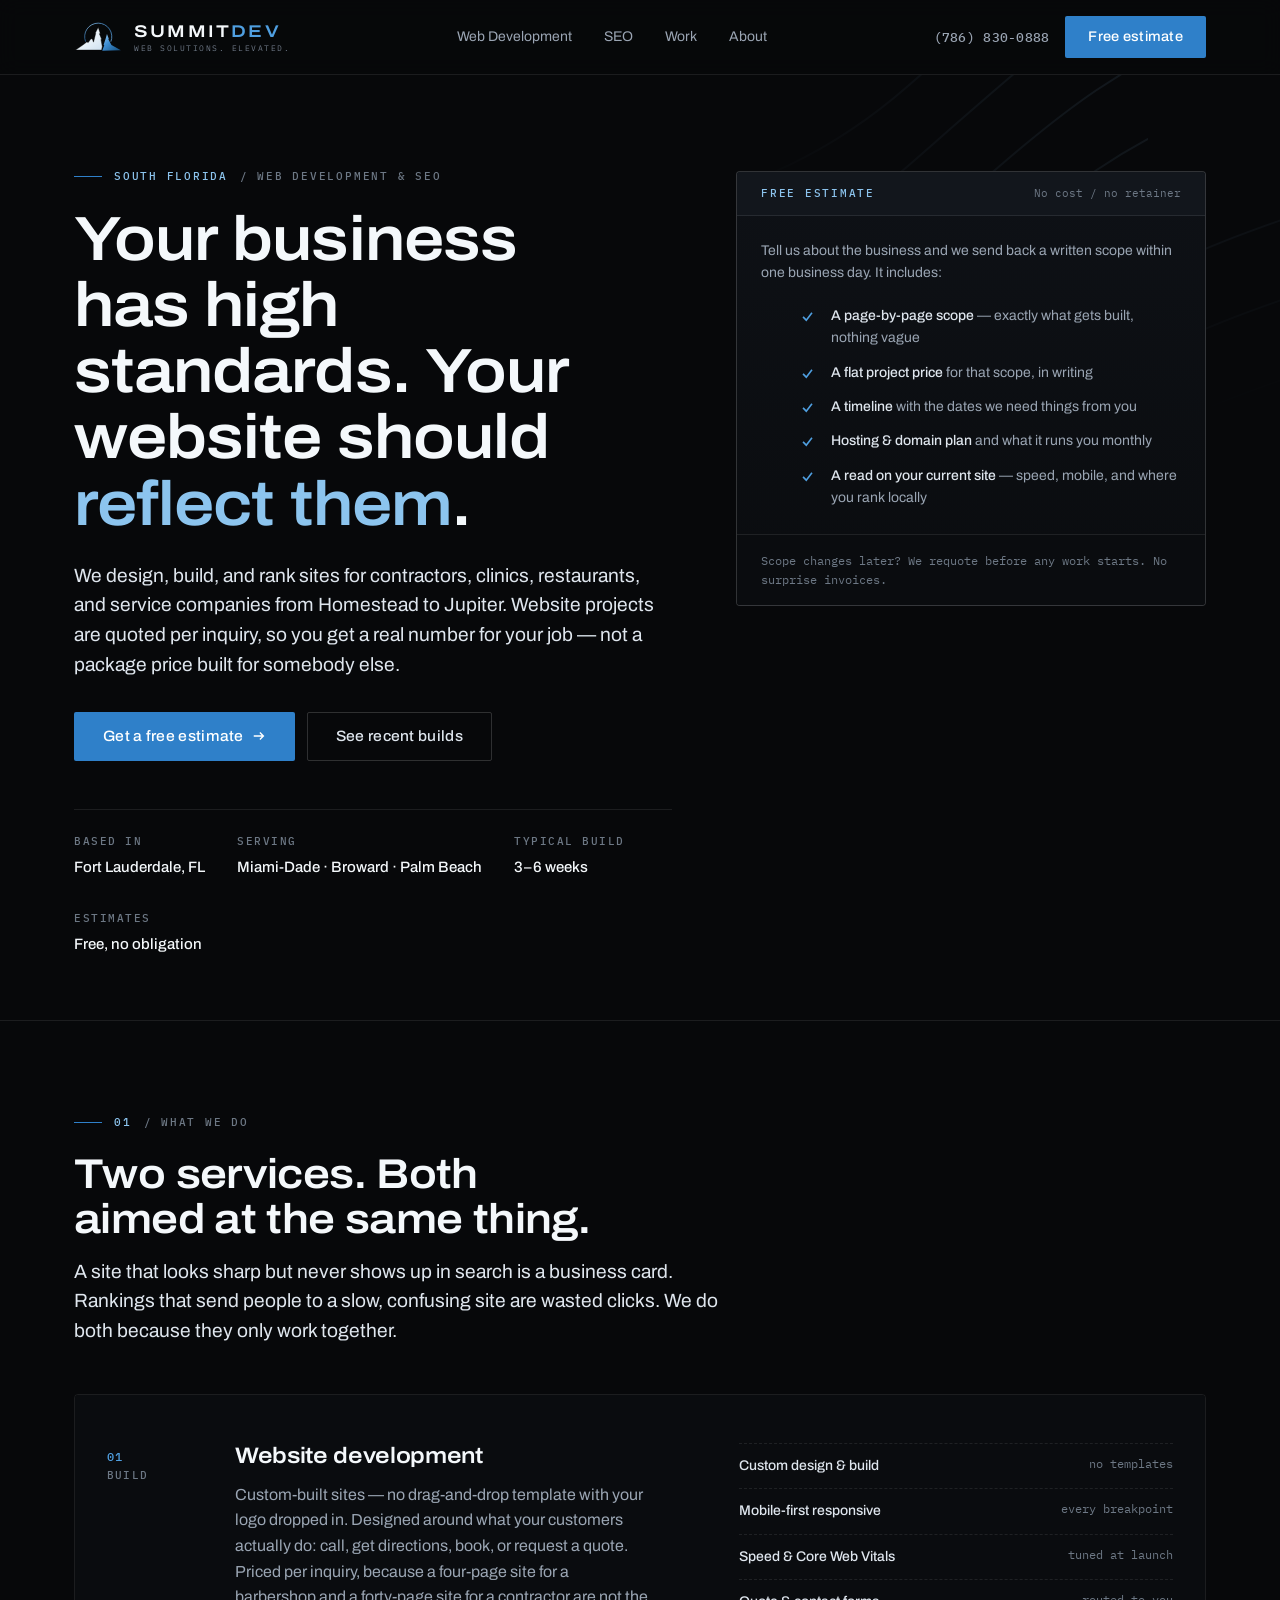
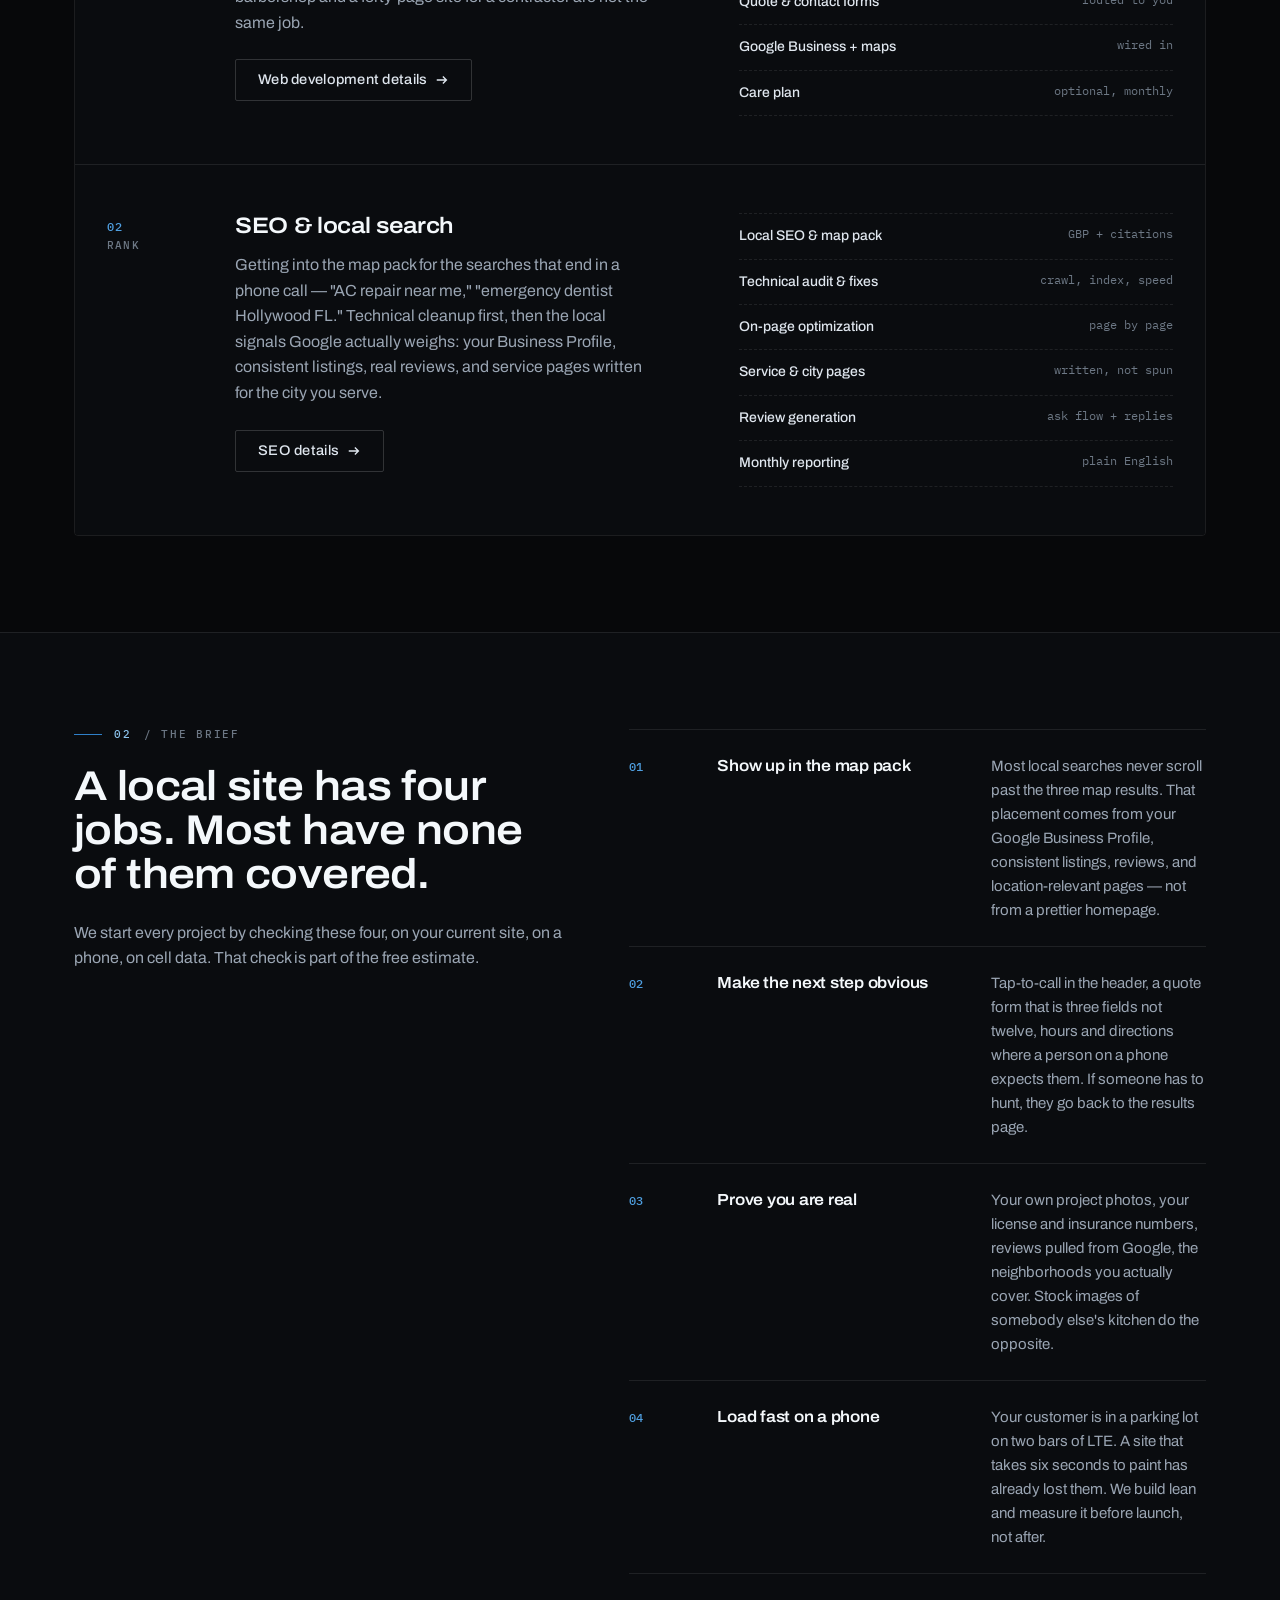
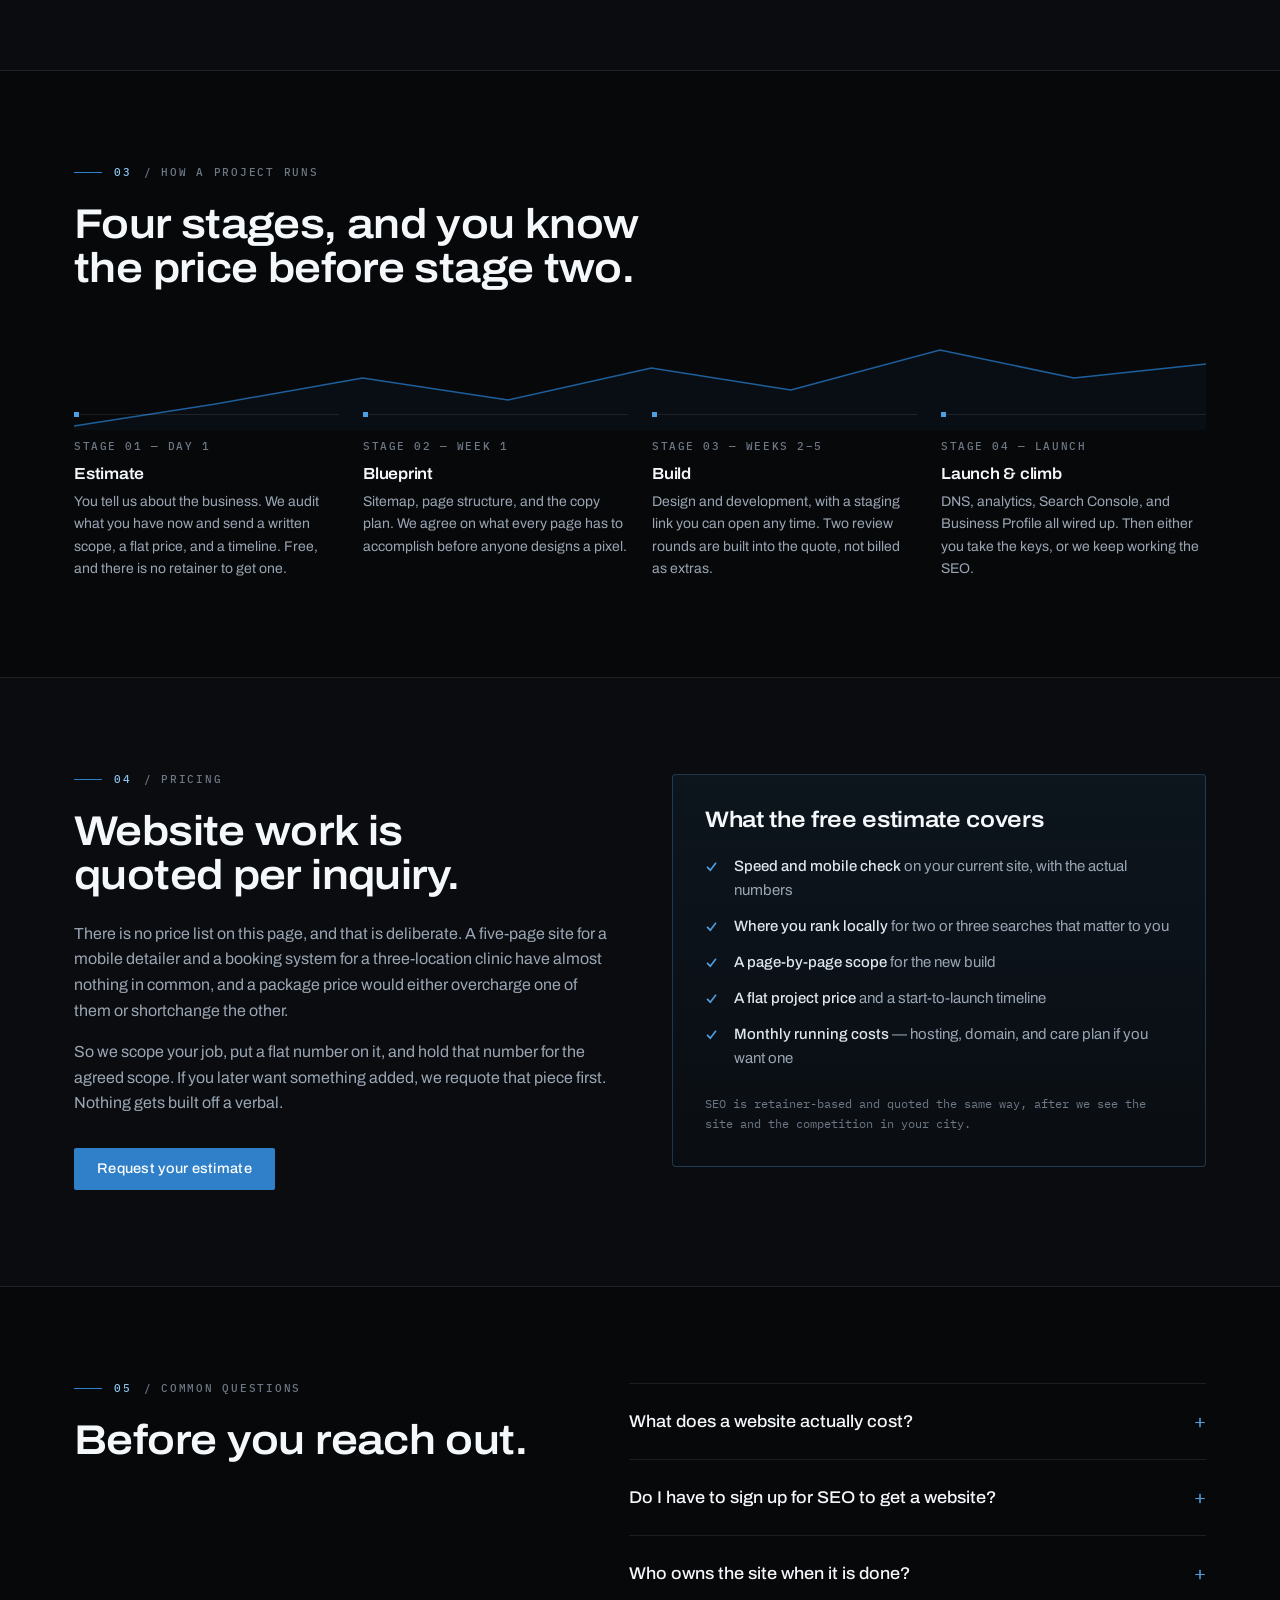
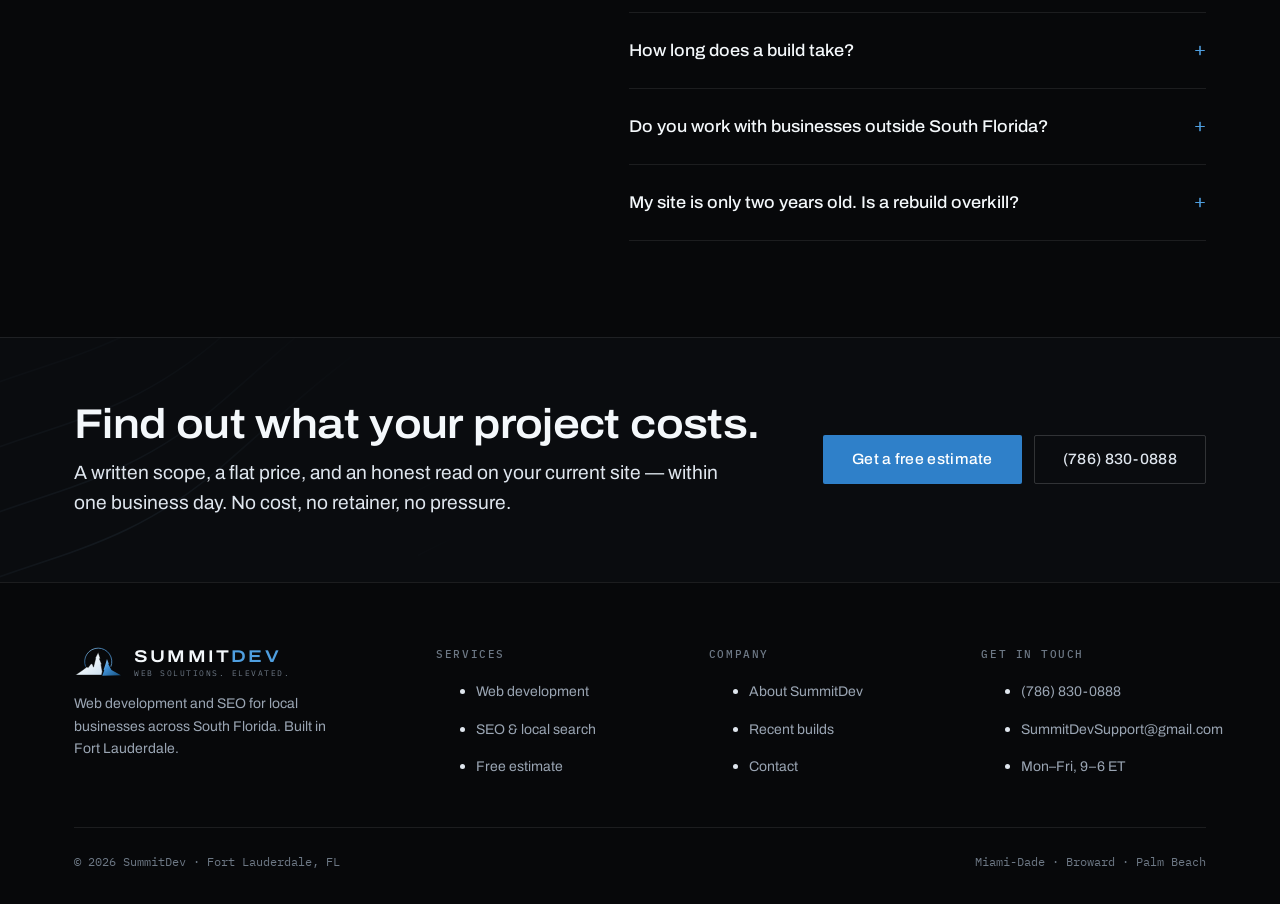
==== index.html @ 306201b2 "Website doc upload" ====
<!doctype html>
<html lang="en">
<head>
<meta charset="utf-8">
<meta name="viewport" content="width=device-width, initial-scale=1">
<title>SummitDev — Web Development &amp; SEO for South Florida Businesses</title>
<meta name="description" content="SummitDev builds fast, search-ready websites for local businesses across Miami-Dade, Broward, and Palm Beach. Website projects are quoted per inquiry and estimates are always free.">
<link rel="canonical" href="https://summitdev.dev/">
<meta property="og:type" content="website">
<meta property="og:title" content="SummitDev — Web Development &amp; SEO for South Florida Businesses">
<meta property="og:description" content="Fast, search-ready websites for South Florida local businesses. Per-inquiry pricing. Free estimates.">
<meta property="og:url" content="https://summitdev.dev/">
<meta property="og:image" content="https://summitdev.dev/assets/og-image.png">
<meta name="twitter:card" content="summary_large_image">
<meta name="theme-color" content="#07080a">
<link rel="icon" href="favicon.svg" type="image/svg+xml">
<link rel="preconnect" href="https://fonts.googleapis.com">
<link rel="preconnect" href="https://fonts.gstatic.com" crossorigin>
<link href="https://fonts.googleapis.com/css2?family=Archivo:wdth,wght@62..125,100..900&family=IBM+Plex+Mono:wght@400;500&display=swap" rel="stylesheet">
<link rel="stylesheet" href="styles.css">
<script type="application/ld+json">
{
  "@context": "https://schema.org",
  "@type": "ProfessionalService",
  "name": "SummitDev",
  "slogan": "Web Solutions. Elevated.",
  "description": "Web development and SEO for local businesses in South Florida.",
  "url": "https://summitdev.dev/",
  "email": "SummitDevSupport@gmail.com",
  "telephone": "+1-786-830-0888",
  "address": { "@type": "PostalAddress", "addressLocality": "Fort Lauderdale", "addressRegion": "FL", "addressCountry": "US" },
  "areaServed": [
    { "@type": "AdministrativeArea", "name": "Miami-Dade County" },
    { "@type": "AdministrativeArea", "name": "Broward County" },
    { "@type": "AdministrativeArea", "name": "Palm Beach County" }
  ],
  "priceRange": "Quoted per project",
  "makesOffer": [
    { "@type": "Offer", "itemOffered": { "@type": "Service", "name": "Website design and development" } },
    { "@type": "Offer", "itemOffered": { "@type": "Service", "name": "Local SEO" } }
  ]
}
</script>
</head>
<body>
<a class="skip-link" href="#main">Skip to content</a>

<header class="masthead">
  <div class="wrap masthead__inner">
    <a class="logo" href="index.html" aria-label="SummitDev home">
      <img src="assets/logo-mark.svg" alt="" width="48" height="31" decoding="async">
      <span class="logo__type">
        <span class="logo__name">Summit<b>Dev</b></span>
        <span class="logo__tag">Web Solutions. Elevated.</span>
      </span>
    </a>

    <nav class="nav" aria-label="Primary">
      <a href="web-development.html">Web Development</a>
      <a href="seo.html">SEO</a>
      <a href="work.html">Work</a>
      <a href="about.html">About</a>
    </nav>

    <div class="masthead__cta">
      <a class="masthead__phone" href="tel:+17868300888">(786) 830-0888</a>
      <a class="btn btn--primary" href="contact.html">Free estimate</a>
      <button class="burger" type="button" aria-expanded="false" aria-controls="drawer" aria-label="Menu"><span></span></button>
    </div>
  </div>

  <div class="drawer" id="drawer">
    <div class="wrap">
      <a href="web-development.html">Web Development</a>
      <a href="seo.html">SEO</a>
      <a href="work.html">Work</a>
      <a href="about.html">About</a>
      <a href="tel:+17868300888">(786) 830-0888</a>
      <a class="btn btn--primary" href="contact.html">Free estimate</a>
    </div>
  </div>
</header>

<main id="main">

  <!-- ================= HERO ================= -->
  <section class="hero">
    <div class="wrap hero__grid">
      <div>
        <p class="rubric">South Florida <span>/ Web development &amp; SEO</span></p>
        <h1>Your business has high standards.&nbsp;Your website should <em>reflect them</em>.</h1>
  
        <p class="lede">We design, build, and rank sites for contractors, clinics, restaurants, and service companies from Homestead to Jupiter. Website projects are quoted per inquiry, so you get a real number for your job — not a package price built for somebody else.</p>

        <div class="btn-row">
          <a class="btn btn--primary btn--lg" href="contact.html">
            Get a free estimate
            <svg viewBox="0 0 16 16" fill="none" stroke="currentColor" stroke-width="1.6" aria-hidden="true"><path d="M2 8h11M9 4l4 4-4 4"/></svg>
          </a>
          <a class="btn btn--ghost btn--lg" href="work.html">See recent builds</a>
        </div>

        <dl class="hero__meta">
          <div><dt>Based in</dt><dd>Fort Lauderdale, FL</dd></div>
          <div><dt>Serving</dt><dd>Miami-Dade · Broward · Palm Beach</dd></div>
          <div><dt>Typical build</dt><dd>3–6 weeks</dd></div>
          <div><dt>Estimates</dt><dd>Free, no obligation</dd></div>
        </dl>
      </div>

      <aside class="est-card" aria-labelledby="est-title">
        <div class="est-card__head">
          <span id="est-title">Free estimate</span>
          <span>No cost / no retainer</span>
        </div>
        <div class="est-card__body">
          <p style="font-size:14px;margin-bottom:20px;">Tell us about the business and we send back a written scope within one business day. It includes:</p>
          <ul>
            <li><svg viewBox="0 0 16 16" fill="none" stroke="currentColor" stroke-width="2" aria-hidden="true"><path d="M2.5 8.5l4 4 7-9"/></svg><span><b>A page-by-page scope</b> — exactly what gets built, nothing vague</span></li>
            <li><svg viewBox="0 0 16 16" fill="none" stroke="currentColor" stroke-width="2" aria-hidden="true"><path d="M2.5 8.5l4 4 7-9"/></svg><span><b>A flat project price</b> for that scope, in writing</span></li>
            <li><svg viewBox="0 0 16 16" fill="none" stroke="currentColor" stroke-width="2" aria-hidden="true"><path d="M2.5 8.5l4 4 7-9"/></svg><span><b>A timeline</b> with the dates we need things from you</span></li>
            <li><svg viewBox="0 0 16 16" fill="none" stroke="currentColor" stroke-width="2" aria-hidden="true"><path d="M2.5 8.5l4 4 7-9"/></svg><span><b>Hosting &amp; domain plan</b> and what it runs you monthly</span></li>
            <li><svg viewBox="0 0 16 16" fill="none" stroke="currentColor" stroke-width="2" aria-hidden="true"><path d="M2.5 8.5l4 4 7-9"/></svg><span><b>A read on your current site</b> — speed, mobile, and where you rank locally</span></li>
          </ul>
        </div>
        <div class="est-card__foot">
          Scope changes later? We requote before any work starts. No surprise invoices.
        </div>
      </aside>
    </div>
  </section>

  <!-- ================= SERVICES ================= -->
  <section class="section">
    <div class="wrap">
      <p class="rubric">01 <span>/ What we do</span></p>
      <h2 style="max-width:20ch;margin-bottom:16px;">Two services. Both aimed at the same thing.</h2>
      <p class="lede" style="margin-bottom:48px;">A site that looks sharp but never shows up in search is a business card. Rankings that send people to a slow, confusing site are wasted clicks. We do both because they only work together.</p>

      <div class="svc">
        <article class="svc__row">
          <p class="svc__num">01 <i>BUILD</i></p>
          <div class="svc__main">
            <h3>Website development</h3>
            <p>Custom-built sites — no drag-and-drop template with your logo dropped in. Designed around what your customers actually do: call, get directions, book, or request a quote. Priced per inquiry, because a four-page site for a barbershop and a forty-page site for a contractor are not the same job.</p>
            <a class="btn btn--ghost" href="web-development.html">Web development details
              <svg viewBox="0 0 16 16" fill="none" stroke="currentColor" stroke-width="1.6" aria-hidden="true"><path d="M2 8h11M9 4l4 4-4 4"/></svg>
            </a>
          </div>
          <ul class="svc__list">
            <li><b>Custom design &amp; build</b><span>no templates</span></li>
            <li><b>Mobile-first responsive</b><span>every breakpoint</span></li>
            <li><b>Speed &amp; Core Web Vitals</b><span>tuned at launch</span></li>
            <li><b>Quote &amp; contact forms</b><span>routed to you</span></li>
            <li><b>Google Business + maps</b><span>wired in</span></li>
            <li><b>Care plan</b><span>optional, monthly</span></li>
          </ul>
        </article>

        <article class="svc__row">
          <p class="svc__num">02 <i>RANK</i></p>
          <div class="svc__main">
            <h3>SEO &amp; local search</h3>
            <p>Getting into the map pack for the searches that end in a phone call — "AC repair near me," "emergency dentist Hollywood FL." Technical cleanup first, then the local signals Google actually weighs: your Business Profile, consistent listings, real reviews, and service pages written for the city you serve.</p>
            <a class="btn btn--ghost" href="seo.html">SEO details
              <svg viewBox="0 0 16 16" fill="none" stroke="currentColor" stroke-width="1.6" aria-hidden="true"><path d="M2 8h11M9 4l4 4-4 4"/></svg>
            </a>
          </div>
          <ul class="svc__list">
            <li><b>Local SEO &amp; map pack</b><span>GBP + citations</span></li>
            <li><b>Technical audit &amp; fixes</b><span>crawl, index, speed</span></li>
            <li><b>On-page optimization</b><span>page by page</span></li>
            <li><b>Service &amp; city pages</b><span>written, not spun</span></li>
            <li><b>Review generation</b><span>ask flow + replies</span></li>
            <li><b>Monthly reporting</b><span>plain English</span></li>
          </ul>
        </article>
      </div>
    </div>
  </section>

  <!-- ================= WHY LOCAL IS DIFFERENT ================= -->
  <section class="section section--panel">
    <div class="wrap split">
      <div>
        <p class="rubric">02 <span>/ The brief</span></p>
        <h2>A local site has four jobs. Most have none of them covered.</h2>
        <p style="margin-top:24px;">We start every project by checking these four, on your current site, on a phone, on cell data. That check is part of the free estimate.</p>
      </div>

      <div class="rows">
        <div class="rows__item">
          <span class="rows__num">01</span>
          <h4>Show up in the map pack</h4>
          <p>Most local searches never scroll past the three map results. That placement comes from your Google Business Profile, consistent listings, reviews, and location-relevant pages — not from a prettier homepage.</p>
        </div>
        <div class="rows__item">
          <span class="rows__num">02</span>
          <h4>Make the next step obvious</h4>
          <p>Tap-to-call in the header, a quote form that is three fields not twelve, hours and directions where a person on a phone expects them. If someone has to hunt, they go back to the results page.</p>
        </div>
        <div class="rows__item">
          <span class="rows__num">03</span>
          <h4>Prove you are real</h4>
          <p>Your own project photos, your license and insurance numbers, reviews pulled from Google, the neighborhoods you actually cover. Stock images of somebody else's kitchen do the opposite.</p>
        </div>
        <div class="rows__item">
          <span class="rows__num">04</span>
          <h4>Load fast on a phone</h4>
          <p>Your customer is in a parking lot on two bars of LTE. A site that takes six seconds to paint has already lost them. We build lean and measure it before launch, not after.</p>
        </div>
      </div>
    </div>
  </section>

  <!-- ================= PROCESS ================= -->
  <section class="section">
    <div class="wrap">
      <p class="rubric">03 <span>/ How a project runs</span></p>
      <h2 style="max-width:22ch;">Four stages, and you know the price before stage two.</h2>

      <div class="ridge">
        <svg class="ridge__line" viewBox="0 0 1200 92" preserveAspectRatio="none" aria-hidden="true">
          <path d="M0 88 L150 66 L306 40 L460 62 L612 30 L760 52 L918 12 L1060 40 L1200 26" fill="none" stroke="currentColor" stroke-width="1.5" vector-effect="non-scaling-stroke"/>
          <path d="M0 88 L150 66 L306 40 L460 62 L612 30 L760 52 L918 12 L1060 40 L1200 26 L1200 92 L0 92 Z" fill="currentColor" opacity=".07"/>
        </svg>

        <div class="ridge__steps">
          <div class="ridge__step">
            <span class="mono-label">Stage 01 — Day 1</span>
            <h4>Estimate</h4>
            <p>You tell us about the business. We audit what you have now and send a written scope, a flat price, and a timeline. Free, and there is no retainer to get one.</p>
          </div>
          <div class="ridge__step">
            <span class="mono-label">Stage 02 — Week 1</span>
            <h4>Blueprint</h4>
            <p>Sitemap, page structure, and the copy plan. We agree on what every page has to accomplish before anyone designs a pixel.</p>
          </div>
          <div class="ridge__step">
            <span class="mono-label">Stage 03 — Weeks 2–5</span>
            <h4>Build</h4>
            <p>Design and development, with a staging link you can open any time. Two review rounds are built into the quote, not billed as extras.</p>
          </div>
          <div class="ridge__step">
            <span class="mono-label">Stage 04 — Launch</span>
            <h4>Launch &amp; climb</h4>
            <p>DNS, analytics, Search Console, and Business Profile all wired up. Then either you take the keys, or we keep working the SEO.</p>
          </div>
        </div>
      </div>
    </div>
  </section>

  <!-- ================= PRICING ================= -->
  <section class="section section--panel">
    <div class="wrap split split--even">
      <div>
        <p class="rubric">04 <span>/ Pricing</span></p>
        <h2>Website work is quoted per inquiry.</h2>
        <p style="margin-top:24px;">There is no price list on this page, and that is deliberate. A five-page site for a mobile detailer and a booking system for a three-location clinic have almost nothing in common, and a package price would either overcharge one of them or shortchange the other.</p>
        <p>So we scope your job, put a flat number on it, and hold that number for the agreed scope. If you later want something added, we requote that piece first. Nothing gets built off a verbal.</p>
        <div class="btn-row" style="margin-top:32px;">
          <a class="btn btn--primary" href="contact.html">Request your estimate</a>
        </div>
      </div>

      <div class="panel panel--blue">
        <h3>What the free estimate covers</h3>
        <ul class="checks" style="margin-top:20px;">
          <li><svg viewBox="0 0 16 16" fill="none" stroke="currentColor" stroke-width="2" aria-hidden="true"><path d="M2.5 8.5l4 4 7-9"/></svg><span><b>Speed and mobile check</b> on your current site, with the actual numbers</span></li>
          <li><svg viewBox="0 0 16 16" fill="none" stroke="currentColor" stroke-width="2" aria-hidden="true"><path d="M2.5 8.5l4 4 7-9"/></svg><span><b>Where you rank locally</b> for two or three searches that matter to you</span></li>
          <li><svg viewBox="0 0 16 16" fill="none" stroke="currentColor" stroke-width="2" aria-hidden="true"><path d="M2.5 8.5l4 4 7-9"/></svg><span><b>A page-by-page scope</b> for the new build</span></li>
          <li><svg viewBox="0 0 16 16" fill="none" stroke="currentColor" stroke-width="2" aria-hidden="true"><path d="M2.5 8.5l4 4 7-9"/></svg><span><b>A flat project price</b> and a start-to-launch timeline</span></li>
          <li><svg viewBox="0 0 16 16" fill="none" stroke="currentColor" stroke-width="2" aria-hidden="true"><path d="M2.5 8.5l4 4 7-9"/></svg><span><b>Monthly running costs</b> — hosting, domain, and care plan if you want one</span></li>
        </ul>
        <p class="form__note" style="margin-top:24px;">SEO is retainer-based and quoted the same way, after we see the site and the competition in your city.</p>
      </div>
    </div>
  </section>

  <!-- ================= FAQ ================= -->
  <section class="section">
    <div class="wrap split split--sticky">
      <div>
        <p class="rubric">05 <span>/ Common questions</span></p>
        <h2>Before you reach out.</h2>
      </div>

      <div class="faq">
        <details>
          <summary>What does a website actually cost?</summary>
          <div><p>It depends on page count, whether you need booking or e-commerce, and how much of the copy and photography you already have. That is why the estimate is free — you get a real number for your job instead of a range that means nothing. Most local service-business sites land in a predictable band, and we will tell you where yours sits on the first call.</p></div>
        </details>
        <details>
          <summary>Do I have to sign up for SEO to get a website?</summary>
          <div><p>No. Plenty of clients take the site, take the keys, and run it themselves. The build is complete on its own — Search Console, analytics, and Business Profile are set up either way. SEO is a separate engagement you can start whenever it makes sense.</p></div>
        </details>
        <details>
          <summary>Who owns the site when it is done?</summary>
          <div><p>You do. The domain stays in your name, the code and content are yours, and you get the logins. We do not hold a site hostage to a monthly fee.</p></div>
        </details>
        <details>
          <summary>How long does a build take?</summary>
          <div><p>Typically three to six weeks from the signed scope. The variable is almost always content — photos, service descriptions, and staff bios. Projects where we handle the copy move faster than ones waiting on a busy owner to send text.</p></div>
        </details>
        <details>
          <summary>Do you work with businesses outside South Florida?</summary>
          <div><p>Our focus is Miami-Dade, Broward, and Palm Beach, because local SEO rewards knowing the market. We take work outside the tri-county area case by case — ask.</p></div>
        </details>
        <details>
          <summary>My site is only two years old. Is a rebuild overkill?</summary>
          <div><p>Sometimes, yes. If the bones are good, we will tell you that and quote the fixes instead — speed, mobile layout, forms, and search. We would rather do the smaller job well than sell you a rebuild you did not need.</p></div>
        </details>
      </div>
    </div>
  </section>

  <!-- ================= CTA ================= -->
  <section class="cta">
    <div class="wrap cta__inner">
      <div>
        <h2>Find out what your project costs.</h2>
        <p class="lede">A written scope, a flat price, and an honest read on your current site — within one business day. No cost, no retainer, no pressure.</p>
      </div>
      <div class="btn-row">
        <a class="btn btn--primary btn--lg" href="contact.html">Get a free estimate</a>
        <a class="btn btn--ghost btn--lg" href="tel:+17868300888">(786) 830-0888</a>
      </div>
    </div>
  </section>

</main>

<footer class="footer">
  <div class="wrap">
    <div class="footer__top">
      <div class="footer__col footer__brand">
        <a class="logo" href="index.html" aria-label="SummitDev home">
          <img src="assets/logo-mark.svg" alt="" width="48" height="31" decoding="async">
          <span class="logo__type">
            <span class="logo__name">Summit<b>Dev</b></span>
            <span class="logo__tag">Web Solutions. Elevated.</span>
          </span>
        </a>
        <p>Web development and SEO for local businesses across South Florida. Built in Fort Lauderdale.</p>
      </div>

      <div class="footer__col">
        <h4>Services</h4>
        <ul>
          <li><a href="web-development.html">Web development</a></li>
          <li><a href="seo.html">SEO &amp; local search</a></li>
          <li><a href="contact.html">Free estimate</a></li>
        </ul>
      </div>

      <div class="footer__col">
        <h4>Company</h4>
        <ul>
          <li><a href="about.html">About SummitDev</a></li>
          <li><a href="work.html">Recent builds</a></li>
          <li><a href="contact.html">Contact</a></li>
        </ul>
      </div>

      <div class="footer__col">
        <h4>Get in touch</h4>
        <ul>
          <li><a href="tel:+17868300888">(786) 830-0888</a></li>
          <li><a href="mailto:SummitDevSupport@gmail.com">SummitDevSupport@gmail.com</a></li>
          <li><a href="contact.html">Mon–Fri, 9–6 ET</a></li>
        </ul>
      </div>
    </div>

    <div class="footer__bottom">
      <span>&copy; <span data-year>2026</span> SummitDev · Fort Lauderdale, FL</span>
      <span>Miami-Dade · Broward · Palm Beach</span>
    </div>
  </div>
</footer>

<script src="main.js" defer></script>
</body>
</html>
---- styles.css ----
/* ===========================================================================
   SummitDev — Web Solutions. Elevated.
   Design direction: topographic / field-survey. Dark ground taken from the
   logo, brand blue as the only accent, contour lines and mono survey labels.
   Radius stays small on purpose. No glow, no gradient type.
   =========================================================================== */

/* --- 1. Reset ------------------------------------------------------------ */
*, *::before, *::after { box-sizing: border-box; }
html { -webkit-text-size-adjust: 100%; scroll-behavior: smooth; }
body, h1, h2, h3, h4, p, figure, blockquote, dl, dd, ul, ol { margin: 0; }
ul[class], ol[class] { list-style: none; padding: 0; }
img, svg, video { max-width: 100%; display: block; }
input, button, textarea, select { font: inherit; color: inherit; }
button { background: none; border: 0; cursor: pointer; }
a { color: inherit; }

/* --- 2. Tokens ----------------------------------------------------------- */
:root {
  /* Ground — sampled from the logo backdrop */
  --ink-900: #07080a;
  --ink-850: #0a0c0f;
  --ink-800: #0e1116;
  --ink-750: #12161c;

  /* Brand blue — sampled from the logo mark */
  --blue-600: #1e5f9c;
  --blue-500: #2f80c9;
  --blue-400: #4f9fe0;
  --blue-300: #8cc4ee;
  --blue-ghost: rgba(79, 159, 224, 0.10);

  --snow: #f4f8fb;
  --fg: #dfe6ee;
  --fg-muted: #9aa5b3;
  --fg-dim: #6d7885;

  --line: rgba(255, 255, 255, 0.085);
  --line-2: rgba(255, 255, 255, 0.16);
  --line-blue: rgba(79, 159, 224, 0.28);

  /* Radius scale — small, and used sparingly */
  --r-1: 2px;
  --r-2: 4px;

  /* Spacing scale — every gap on the page comes from this list */
  --s-1: 4px;   --s-2: 8px;   --s-3: 12px;  --s-4: 16px;
  --s-5: 24px;  --s-6: 32px;  --s-7: 48px;  --s-8: 64px;
  --s-9: 96px;

  --wrap: 1180px;
  --gutter: 24px;

  --sans: 'Archivo', 'Helvetica Neue', Arial, sans-serif;
  --mono: 'IBM Plex Mono', ui-monospace, 'SFMono-Regular', Menlo, monospace;

  /* Contour motif — thin survey arcs, very low alpha */
  --contour: url("data:image/svg+xml;utf8,<svg xmlns='http://www.w3.org/2000/svg' width='320' height='320' viewBox='0 0 320 320'><g fill='none' stroke='rgba(140,196,238,0.17)' stroke-width='1'><path d='M-40 300 C 60 230 120 250 200 180 S 300 90 380 60'/><path d='M-40 340 C 60 270 120 290 200 220 S 300 130 380 100'/><path d='M-40 260 C 60 190 120 210 200 140 S 300 50 380 20'/><path d='M-40 220 C 60 150 120 170 200 100 S 300 10 380 -20'/></g></svg>");
}

/* --- 3. Base ------------------------------------------------------------- */
body {
  background: var(--ink-900);
  color: var(--fg);
  font-family: var(--sans);
  font-size: 16px;
  line-height: 1.6;
  font-variation-settings: 'wdth' 100;
  -webkit-font-smoothing: antialiased;
  overflow-x: hidden;
}

::selection { background: var(--blue-500); color: #fff; }

:focus-visible { outline: 2px solid var(--blue-400); outline-offset: 3px; }

.skip-link {
  position: absolute; left: -9999px; top: 0; z-index: 100;
  background: var(--blue-500); color: #fff;
  padding: var(--s-3) var(--s-4); font: 500 13px/1 var(--mono);
}
.skip-link:focus { left: 0; }

/* --- 4. Type ------------------------------------------------------------- */
h1, h2, h3, h4 {
  font-family: var(--sans);
  font-weight: 600;
  line-height: 1.06;
  letter-spacing: -0.015em;
  color: var(--snow);
  font-variation-settings: 'wdth' 112;
  text-wrap: balance;
}
h1 { font-size: clamp(2.3rem, 5.2vw, 3.9rem); }
h2 { font-size: clamp(1.8rem, 3.4vw, 2.6rem); }
h3 { font-size: clamp(1.15rem, 1.8vw, 1.4rem); line-height: 1.2; }
h4 { font-size: 1rem; font-variation-settings: 'wdth' 108; }

p { color: var(--fg-muted); }
p + p { margin-top: var(--s-4); }
.lede { font-size: clamp(1.04rem, 1.5vw, 1.2rem); color: var(--fg); line-height: 1.55; max-width: 60ch; }
.measure { max-width: 64ch; }

a.inline {
  color: var(--blue-300);
  text-decoration: none;
  border-bottom: 1px solid var(--line-blue);
  padding-bottom: 1px;
}
a.inline:hover { border-bottom-color: var(--blue-300); }

strong { color: var(--snow); font-weight: 600; }

/* Survey label — the mono eyebrow that numbers every section */
.rubric {
  display: flex; align-items: center; gap: var(--s-3);
  font: 500 11px/1 var(--mono);
  letter-spacing: 0.16em;
  text-transform: uppercase;
  color: var(--blue-300);
  margin-bottom: var(--s-5);
}
.rubric::before {
  content: ''; width: 28px; height: 1px;
  background: var(--blue-500); flex: none;
}
.rubric span { color: var(--fg-dim); }

.mono-label {
  font: 500 11px/1.4 var(--mono);
  letter-spacing: 0.14em;
  text-transform: uppercase;
  color: var(--fg-dim);
}

/* --- 5. Layout ----------------------------------------------------------- */
.wrap {
  width: 100%;
  max-width: var(--wrap);
  margin-inline: auto;
  padding-inline: var(--gutter);
}
.section { padding-block: var(--s-9); position: relative; }
.section--tight { padding-block: var(--s-8); }
.section--edge { border-top: 1px solid var(--line); }
.section--panel { background: var(--ink-850); border-block: 1px solid var(--line); }

.stack > * + * { margin-top: var(--s-4); }
.stack-lg > * + * { margin-top: var(--s-6); }

/* --- 6. Header ----------------------------------------------------------- */
.masthead {
  position: sticky; top: 0; z-index: 50;
  background: rgba(7, 8, 10, 0.88);
  backdrop-filter: blur(10px);
  border-bottom: 1px solid var(--line);
}
.masthead__inner {
  display: flex; align-items: center; justify-content: space-between;
  gap: var(--s-5);
  height: 74px;
}

/* Logo lockup — the summit mark (assets/logo-mark.svg) + wordmark in the page
   font. Swap the mark for a different file by editing assets/logo-mark.svg, or
   by pointing the <img src> in each page header/footer somewhere else. */
.logo { display: flex; align-items: center; gap: var(--s-3); text-decoration: none; flex: none; }
.logo img { width: 48px; height: auto; flex: none; }
.logo__type { display: flex; flex-direction: column; gap: 4px; line-height: 1; }
.logo__name {
  font-size: 17px; font-weight: 600;
  font-variation-settings: 'wdth' 118;
  letter-spacing: 0.13em;
  color: var(--snow);
  text-transform: uppercase;
}
.logo__name b { color: var(--blue-400); font-weight: 600; }
.logo__tag {
  font: 400 8px/1 var(--mono);
  letter-spacing: 0.19em;
  color: var(--fg-dim);
  text-transform: uppercase;
}

.nav { display: flex; align-items: center; gap: var(--s-6); }
.nav a {
  text-decoration: none; font-size: 14px; color: var(--fg-muted);
  padding-block: var(--s-2); position: relative;
}
.nav a:hover { color: var(--snow); }
.nav a[aria-current='page'] { color: var(--snow); }
.nav a[aria-current='page']::after {
  content: ''; position: absolute; left: 0; right: 0; bottom: -2px;
  height: 1px; background: var(--blue-500);
}

.masthead__cta { display: flex; align-items: center; gap: var(--s-4); }
.masthead__phone {
  font: 500 13px/1 var(--mono); color: var(--fg-muted);
  text-decoration: none; letter-spacing: 0.02em;
}
.masthead__phone:hover { color: var(--blue-300); }

.burger {
  display: none;
  width: 42px; height: 42px;
  border: 1px solid var(--line-2);
  border-radius: var(--r-1);
  align-items: center; justify-content: center;
}
.burger span, .burger span::before, .burger span::after {
  content: ''; display: block;
  width: 17px; height: 1.5px; background: var(--snow);
  transition: transform .18s ease, opacity .18s ease;
}
.burger span::before { transform: translateY(-5.5px); }
.burger span::after  { transform: translateY(4px); }
.burger[aria-expanded='true'] span { background: transparent; }
.burger[aria-expanded='true'] span::before { transform: rotate(45deg); }
.burger[aria-expanded='true'] span::after  { transform: rotate(-45deg) translateY(-1.5px); }

.drawer {
  display: none;
  border-top: 1px solid var(--line);
  background: var(--ink-850);
  padding: var(--s-5) 0 var(--s-6);
}
.drawer.is-open { display: block; }
.drawer a {
  display: block; text-decoration: none;
  padding: var(--s-3) 0;
  border-bottom: 1px solid var(--line);
  font-size: 16px; color: var(--fg);
}
.drawer .btn { margin-top: var(--s-5); width: 100%; }

/* --- 7. Buttons ---------------------------------------------------------- */
.btn {
  display: inline-flex; align-items: center; justify-content: center; gap: var(--s-2);
  padding: 13px 22px;
  border-radius: var(--r-1);
  font: 500 14px/1 var(--sans);
  font-variation-settings: 'wdth' 104;
  letter-spacing: 0.02em;
  text-decoration: none;
  border: 1px solid transparent;
  transition: background-color .16s ease, border-color .16s ease, color .16s ease;
  white-space: nowrap;
}
.btn--primary { background: var(--blue-500); color: #fff; }
.btn--primary:hover { background: var(--blue-400); }
.btn--ghost { border-color: var(--line-2); color: var(--fg); }
.btn--ghost:hover { border-color: var(--blue-400); color: var(--snow); }
.btn--lg { padding: 16px 28px; font-size: 15px; }
.btn svg { width: 14px; height: 14px; flex: none; }

.btn-row { display: flex; flex-wrap: wrap; gap: var(--s-3); }

/* --- 8. Hero ------------------------------------------------------------- */
.hero {
  position: relative;
  padding-block: var(--s-9) var(--s-8);
  border-bottom: 1px solid var(--line);
  overflow: hidden;
}
.hero::before {
  content: '';
  position: absolute; inset: -20% -10% auto auto;
  width: 900px; height: 700px;
  background-image: var(--contour);
  background-size: 640px 640px;
  opacity: .55;
  pointer-events: none;
  mask-image: radial-gradient(60% 60% at 70% 30%, #000 0%, transparent 78%);
  -webkit-mask-image: radial-gradient(60% 60% at 70% 30%, #000 0%, transparent 78%);
}
.hero__grid {
  position: relative;
  display: grid;
  grid-template-columns: minmax(0, 1.12fr) minmax(0, 0.88fr);
  gap: var(--s-8);
  align-items: start;
}
.hero h1 { margin-bottom: var(--s-5); }
.hero h1 em { font-style: normal; color: var(--blue-300); }
.hero .btn-row { margin-top: var(--s-6); }

.hero__meta {
  margin-top: var(--s-7);
  padding-top: var(--s-5);
  border-top: 1px solid var(--line);
  display: flex; flex-wrap: wrap; gap: var(--s-6);
}
.hero__meta div { min-width: 120px; }
.hero__meta dt { font: 500 11px/1.4 var(--mono); letter-spacing: .14em; text-transform: uppercase; color: var(--fg-dim); }
.hero__meta dd { margin: 6px 0 0; font-size: 15px; color: var(--snow); font-weight: 500; }

/* Estimate card — the right half of the asymmetric hero */
.est-card {
  background: linear-gradient(180deg, var(--ink-800), var(--ink-850));
  border: 1px solid var(--line-2);
  border-radius: var(--r-2);
  overflow: hidden;
}
.est-card__head {
  padding: var(--s-4) var(--s-5);
  border-bottom: 1px solid var(--line);
  display: flex; align-items: center; justify-content: space-between; gap: var(--s-4);
  background: var(--ink-750);
}
.est-card__head span:first-child {
  font: 500 11px/1 var(--mono); letter-spacing: .16em; text-transform: uppercase; color: var(--blue-300);
}
.est-card__head span:last-child { font: 400 11px/1 var(--mono); color: var(--fg-dim); }
.est-card__body { padding: var(--s-5); }
.est-card ul { display: grid; gap: var(--s-3); }
.est-card li {
  display: grid; grid-template-columns: 18px 1fr; gap: var(--s-3);
  font-size: 14px; color: var(--fg-muted); align-items: start;
}
.est-card li svg { width: 13px; height: 13px; margin-top: 5px; color: var(--blue-400); }
.est-card li b { color: var(--fg); font-weight: 500; }
.est-card__foot {
  padding: var(--s-4) var(--s-5);
  border-top: 1px solid var(--line);
  background: var(--ink-850);
  font: 400 12px/1.6 var(--mono); color: var(--fg-dim);
}

/* --- 9. Service split (two large asymmetric blocks, not a 3-card grid) --- */
.svc { border: 1px solid var(--line); border-radius: var(--r-2); overflow: hidden; }
.svc__row {
  display: grid;
  grid-template-columns: 96px minmax(0, 1fr) minmax(0, 0.92fr);
  gap: var(--s-6);
  padding: var(--s-7) var(--s-6);
  background: var(--ink-850);
}
.svc__row + .svc__row { border-top: 1px solid var(--line); }
.svc__num {
  font: 500 12px/1 var(--mono); letter-spacing: .1em; color: var(--blue-400);
  padding-top: 8px;
}
.svc__num i { display: block; font-style: normal; color: var(--fg-dim); margin-top: 7px; font-size: 11px; }
.svc__main h3 { margin-bottom: var(--s-3); }
.svc__main p { max-width: 46ch; }
.svc__main .btn { margin-top: var(--s-5); }
.svc__list { align-content: start; }
.svc__list li {
  display: flex; justify-content: space-between; gap: var(--s-4);
  padding: 11px 0;
  border-bottom: 1px dashed var(--line);
  font-size: 14px; color: var(--fg-muted);
}
.svc__list li:first-child { border-top: 1px dashed var(--line); }
.svc__list li b { color: var(--fg); font-weight: 500; }
.svc__list li span { font: 400 12px/1.5 var(--mono); color: var(--fg-dim); text-align: right; flex: none; }

/* --- 11. Ridge / process ------------------------------------------------- */
.ridge { position: relative; margin-top: var(--s-7); }
.ridge__line { width: 100%; height: 92px; display: block; color: var(--blue-600); }
.ridge__steps {
  display: grid; grid-template-columns: repeat(4, 1fr); gap: var(--s-5);
  margin-top: calc(var(--s-4) * -1);
}
.ridge__step { padding-top: var(--s-5); border-top: 1px solid var(--line); position: relative; }
.ridge__step::before {
  content: ''; position: absolute; top: -3px; left: 0;
  width: 5px; height: 5px; background: var(--blue-400);
}
.ridge__step h4 { margin-bottom: var(--s-2); color: var(--snow); }
.ridge__step p { font-size: 14px; }
.ridge__step .mono-label { margin-bottom: var(--s-3); display: block; }

/* --- 12. Data rows ------------------------------------------------------- */
.rows { border-top: 1px solid var(--line); }
.rows__item {
  display: grid;
  grid-template-columns: 64px minmax(0, 250px) minmax(0, 1fr);
  gap: var(--s-5);
  padding: var(--s-5) 0;
  border-bottom: 1px solid var(--line);
  align-items: baseline;
}
.rows__num { font: 500 12px/1.6 var(--mono); color: var(--blue-400); }
.rows__item h4 { color: var(--snow); }
.rows__item p { font-size: 15px; margin: 0; }

/* --- 13. Panels & callouts ----------------------------------------------- */
.panel {
  background: var(--ink-850);
  border: 1px solid var(--line);
  border-radius: var(--r-2);
  padding: var(--s-6);
}
.panel--blue {
  background: linear-gradient(180deg, rgba(47,128,201,.08), rgba(47,128,201,.02));
  border-color: var(--line-blue);
}
.panel h3 { margin-bottom: var(--s-3); }

.split { display: grid; grid-template-columns: minmax(0, 0.92fr) minmax(0, 1.08fr); gap: var(--s-8); align-items: start; }
.split--even { grid-template-columns: repeat(2, minmax(0, 1fr)); }
.split--sticky > :first-child { position: sticky; top: 110px; }

.cols-2 { display: grid; grid-template-columns: repeat(2, minmax(0, 1fr)); gap: var(--s-6); }
.cols-3 { display: grid; grid-template-columns: repeat(3, minmax(0, 1fr)); gap: var(--s-5); }

/* Checklist */
.checks { display: grid; gap: var(--s-3); }
.checks li {
  display: grid; grid-template-columns: 17px 1fr; gap: var(--s-3);
  align-items: start; font-size: 15px; color: var(--fg-muted);
}
.checks li svg { width: 13px; height: 13px; margin-top: 6px; color: var(--blue-400); flex: none; }
.checks li b { color: var(--fg); font-weight: 500; }

/* Spec list */
.spec { border-top: 1px solid var(--line); }
.spec > div { padding: var(--s-5) 0; border-bottom: 1px solid var(--line); display: grid; grid-template-columns: 128px 1fr; gap: var(--s-5); }
.spec dt { font: 500 11px/1.7 var(--mono); letter-spacing: .12em; text-transform: uppercase; color: var(--fg-dim); }
.spec dd { margin: 0; font-size: 15px; color: var(--fg); }

/* --- 14. Work ------------------------------------------------------------ */
.work { display: grid; gap: var(--s-6); }
.work__item {
  display: grid; grid-template-columns: minmax(0, 1fr) minmax(0, 1.05fr);
  gap: var(--s-7);
  padding: var(--s-6);
  border: 1px solid var(--line);
  border-radius: var(--r-2);
  background: var(--ink-850);
  align-items: center;
}
.work__item:nth-child(even) .work__shot { order: -1; }
.work__shot {
  aspect-ratio: 16 / 10;
  background: var(--ink-750) var(--contour);
  background-size: 320px 320px;
  border: 1px solid var(--line);
  border-radius: var(--r-1);
  display: grid; place-items: center;
  font: 400 12px/1.7 var(--mono); color: var(--fg-dim); text-align: center;
  padding: var(--s-4);
  overflow: hidden;
}
.work__shot img { width: 100%; height: 100%; object-fit: cover; }
.work__meta { display: flex; flex-wrap: wrap; gap: var(--s-2); margin-top: var(--s-4); }
.tag {
  font: 400 11px/1 var(--mono); letter-spacing: .08em; text-transform: uppercase;
  color: var(--blue-300); border: 1px solid var(--line-blue);
  padding: 6px 9px; border-radius: var(--r-1);
}

/* --- 15. FAQ ------------------------------------------------------------- */
.faq { border-top: 1px solid var(--line); }
.faq details { border-bottom: 1px solid var(--line); }
.faq summary {
  list-style: none; cursor: pointer;
  padding: var(--s-5) 0;
  display: flex; justify-content: space-between; align-items: center; gap: var(--s-5);
  font-size: 17px; font-weight: 500; color: var(--snow);
  font-variation-settings: 'wdth' 106;
}
.faq summary::-webkit-details-marker { display: none; }
.faq summary::after { content: '+'; font: 400 20px/1 var(--mono); color: var(--blue-400); flex: none; }
.faq details[open] summary::after { content: '\2013'; }
.faq details > div { padding-bottom: var(--s-5); max-width: 72ch; }

/* --- 16. Forms ----------------------------------------------------------- */
.form { display: grid; gap: var(--s-5); }
.field { display: grid; gap: var(--s-2); }
.field label { font: 500 11px/1.4 var(--mono); letter-spacing: .14em; text-transform: uppercase; color: var(--fg-dim); }
.field label .req { color: var(--blue-400); }
.field input, .field textarea, .field select {
  background: var(--ink-800);
  border: 1px solid var(--line-2);
  border-radius: var(--r-1);
  padding: 13px 14px;
  font-size: 15px;
  color: var(--fg);
  width: 100%;
  transition: border-color .16s ease;
}
.field textarea { min-height: 132px; resize: vertical; }
.field select {
  appearance: none;
  background-image: url("data:image/svg+xml;utf8,<svg xmlns='http://www.w3.org/2000/svg' viewBox='0 0 12 8'><path d='M1 1l5 5 5-5' fill='none' stroke='%239aa5b3' stroke-width='1.5'/></svg>");
  background-repeat: no-repeat; background-position: right 14px center; padding-right: 38px;
}
.field input:focus, .field textarea:focus, .field select:focus { border-color: var(--blue-400); outline: none; }
.field input::placeholder, .field textarea::placeholder { color: var(--fg-dim); }
.field .hint { font: 400 12px/1.6 var(--mono); color: var(--fg-dim); }
.field .err { font: 400 12px/1.6 var(--mono); color: #e0736b; display: none; }
.field.is-invalid input, .field.is-invalid textarea, .field.is-invalid select { border-color: #e0736b; }
.field.is-invalid .err { display: block; }
.form__row { display: grid; grid-template-columns: repeat(2, minmax(0, 1fr)); gap: var(--s-5); }
.hp { position: absolute; left: -9999px; width: 1px; height: 1px; overflow: hidden; }
.form__note { font: 400 12px/1.7 var(--mono); color: var(--fg-dim); }
.form__status {
  display: none; padding: var(--s-4);
  border: 1px solid var(--line-blue); background: var(--blue-ghost);
  border-radius: var(--r-1); font-size: 14px; color: var(--fg);
}
.form__status.is-shown { display: block; }

/* --- 17. Contact lines --------------------------------------------------- */
.contact-lines { border-top: 1px solid var(--line); }
.contact-lines > div { padding: var(--s-4) 0; border-bottom: 1px solid var(--line); }
.contact-lines dt { font: 500 11px/1.4 var(--mono); letter-spacing: .14em; text-transform: uppercase; color: var(--fg-dim); margin-bottom: 6px; }
.contact-lines dd { margin: 0; font-size: 16px; color: var(--snow); }
.contact-lines dd a { text-decoration: none; }
.contact-lines dd a:hover { color: var(--blue-300); }

/* --- 18. CTA band -------------------------------------------------------- */
.cta {
  border-top: 1px solid var(--line);
  background: var(--ink-850);
  position: relative;
  overflow: hidden;
}
.cta::before {
  content: '';
  position: absolute; inset: auto auto -60% -8%;
  width: 760px; height: 620px;
  background-image: var(--contour);
  background-size: 520px 520px;
  opacity: .45;
  mask-image: radial-gradient(60% 60% at 30% 70%, #000 0%, transparent 76%);
  -webkit-mask-image: radial-gradient(60% 60% at 30% 70%, #000 0%, transparent 76%);
  pointer-events: none;
}
.cta__inner {
  position: relative;
  display: grid; grid-template-columns: minmax(0, 1fr) auto;
  gap: var(--s-7); align-items: center;
  padding-block: var(--s-8);
}
.cta h2 { margin-bottom: var(--s-3); }

/* --- 19. Footer ---------------------------------------------------------- */
.footer { border-top: 1px solid var(--line); padding-block: var(--s-8) var(--s-6); background: var(--ink-900); }
.footer__top { display: grid; grid-template-columns: minmax(0, 1.4fr) repeat(3, minmax(0, 1fr)); gap: var(--s-7); }
.footer__col h4 {
  font: 500 11px/1.4 var(--mono); letter-spacing: .14em; text-transform: uppercase;
  color: var(--fg-dim); margin-bottom: var(--s-4); font-variation-settings: normal;
}
.footer__col ul { display: grid; gap: var(--s-3); }
.footer__col a { text-decoration: none; font-size: 14px; color: var(--fg-muted); }
.footer__col a:hover { color: var(--blue-300); }
.footer__brand p { font-size: 14px; margin-top: var(--s-4); max-width: 34ch; }
.footer__bottom {
  margin-top: var(--s-7); padding-top: var(--s-5);
  border-top: 1px solid var(--line);
  display: flex; flex-wrap: wrap; justify-content: space-between; gap: var(--s-4);
  font: 400 12px/1.7 var(--mono); color: var(--fg-dim);
}

/* --- 20. Page head ------------------------------------------------------- */
.pagehead {
  padding-block: var(--s-8) var(--s-7);
  border-bottom: 1px solid var(--line);
  position: relative; overflow: hidden;
}
.pagehead::before {
  content: ''; position: absolute; inset: -40% -6% auto auto;
  width: 620px; height: 520px;
  background-image: var(--contour); background-size: 460px 460px;
  opacity: .4;
  mask-image: radial-gradient(60% 60% at 70% 40%, #000 0%, transparent 76%);
  -webkit-mask-image: radial-gradient(60% 60% at 70% 40%, #000 0%, transparent 76%);
  pointer-events: none;
}
.pagehead > .wrap { position: relative; }
.pagehead h1 { max-width: 19ch; margin-bottom: var(--s-5); }
.crumbs { font: 400 12px/1 var(--mono); color: var(--fg-dim); margin-bottom: var(--s-5); }
.crumbs a { text-decoration: none; }
.crumbs a:hover { color: var(--blue-300); }

/* --- 21. Responsive ------------------------------------------------------ */
@media (max-width: 1000px) {
  .hero__grid { grid-template-columns: 1fr; gap: var(--s-7); }
  .split, .split--even { grid-template-columns: 1fr; gap: var(--s-6); }
  .split--sticky > :first-child { position: static; }
  .svc__row { grid-template-columns: 1fr; gap: var(--s-5); padding: var(--s-6) var(--s-5); }
  .svc__num { display: flex; gap: var(--s-3); padding-top: 0; }
  .svc__num i { margin-top: 0; }
  .ridge__steps { grid-template-columns: repeat(2, 1fr); gap: var(--s-6); }
  .ridge__line { display: none; }
  .ridge { margin-top: var(--s-6); }
  .ridge__steps { margin-top: 0; }
  .footer__top { grid-template-columns: repeat(2, 1fr); gap: var(--s-6); }
  .work__item { grid-template-columns: 1fr; gap: var(--s-5); }
  .work__item:nth-child(even) .work__shot { order: 0; }
  .cta__inner { grid-template-columns: 1fr; gap: var(--s-5); }
}

@media (max-width: 860px) {
  .nav, .masthead__cta .btn, .masthead__phone { display: none; }
  .burger { display: flex; }
  .section { padding-block: var(--s-8); }
  .hero { padding-block: var(--s-8) var(--s-7); }
  .cols-3, .cols-2 { grid-template-columns: 1fr; }
  .rows__item { grid-template-columns: 42px 1fr; }
  .rows__item p { grid-column: 2; }
  .form__row { grid-template-columns: 1fr; }
  .spec > div { grid-template-columns: 1fr; gap: var(--s-2); }
}

@media (max-width: 560px) {
  :root { --gutter: 18px; }
  .ridge__steps { grid-template-columns: 1fr; }
  .hero__meta { gap: var(--s-5); }
  .footer__top { grid-template-columns: 1fr; }
  .btn-row .btn { width: 100%; }
  .svc__list li { flex-direction: column; gap: var(--s-1); }
  .svc__list li span { text-align: left; }
}

@media (prefers-reduced-motion: reduce) {
  html { scroll-behavior: auto; }
  *, *::before, *::after { transition-duration: .01ms !important; }
}
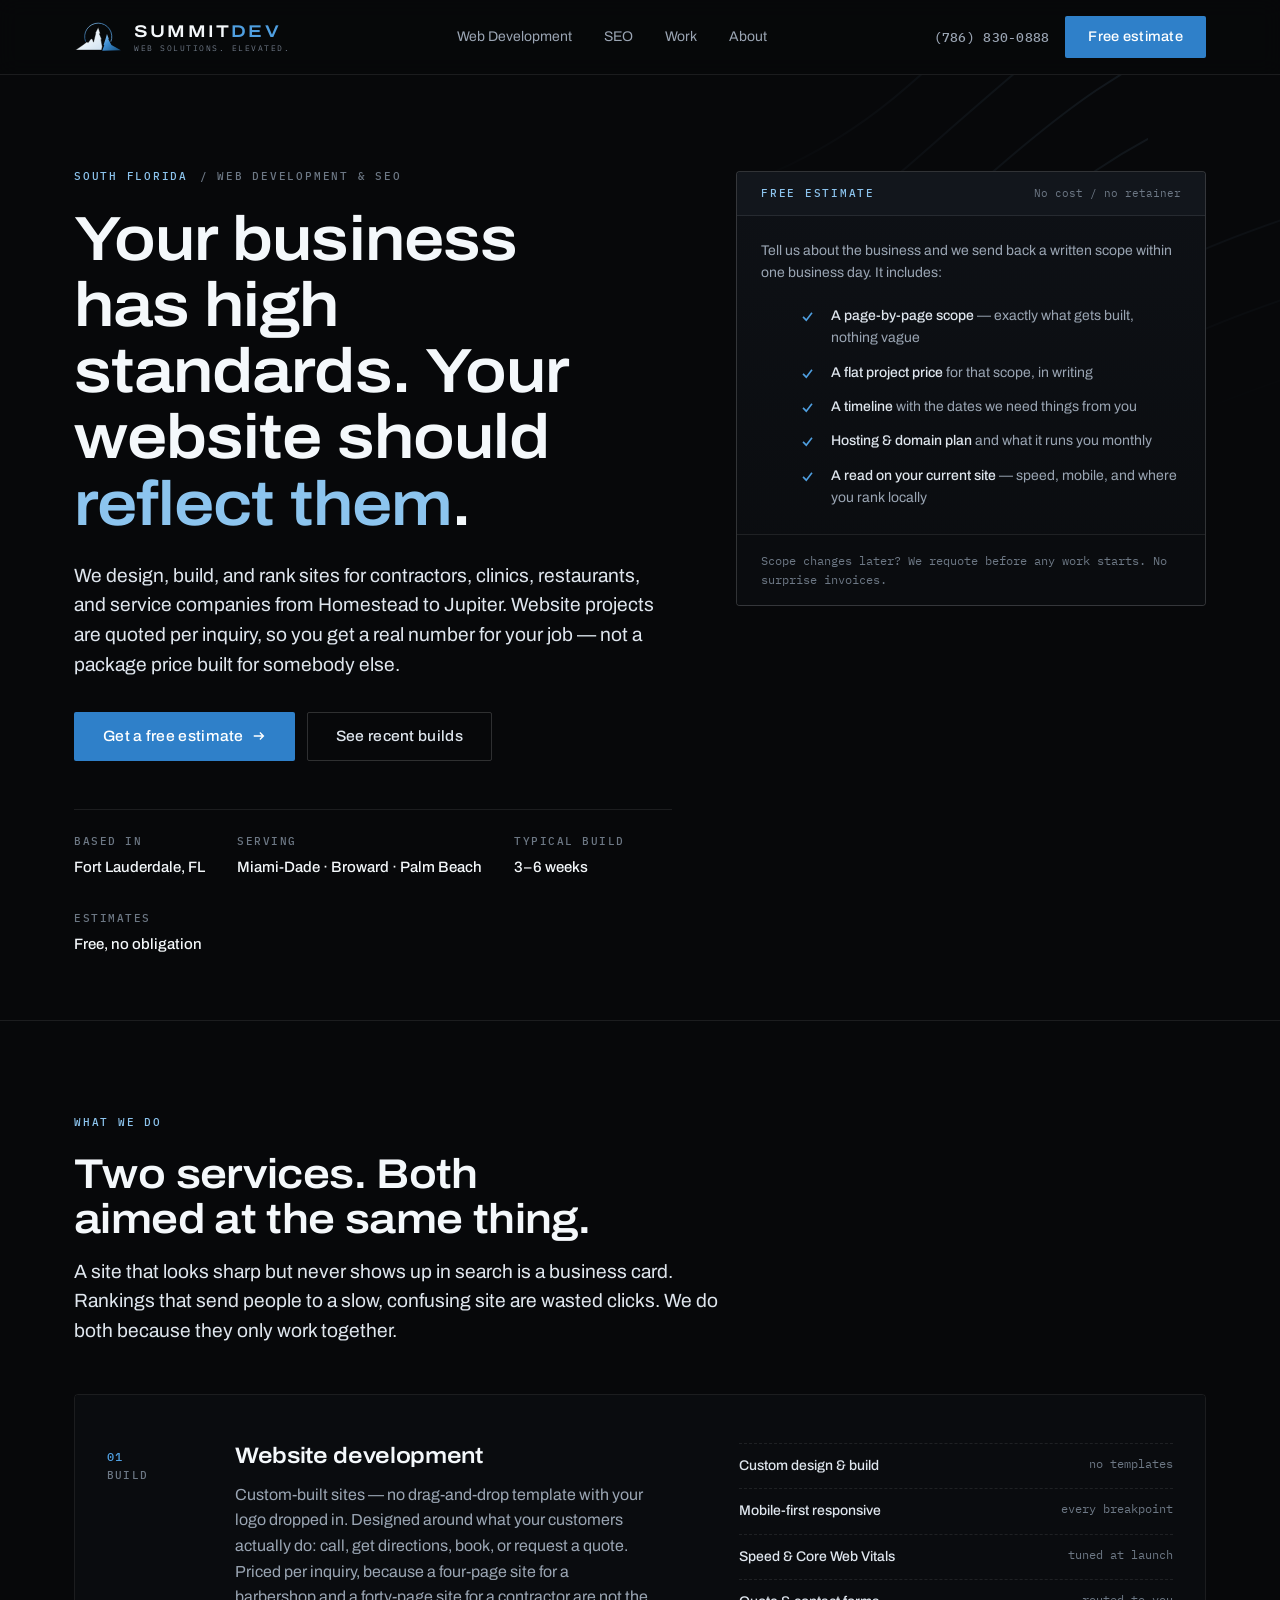
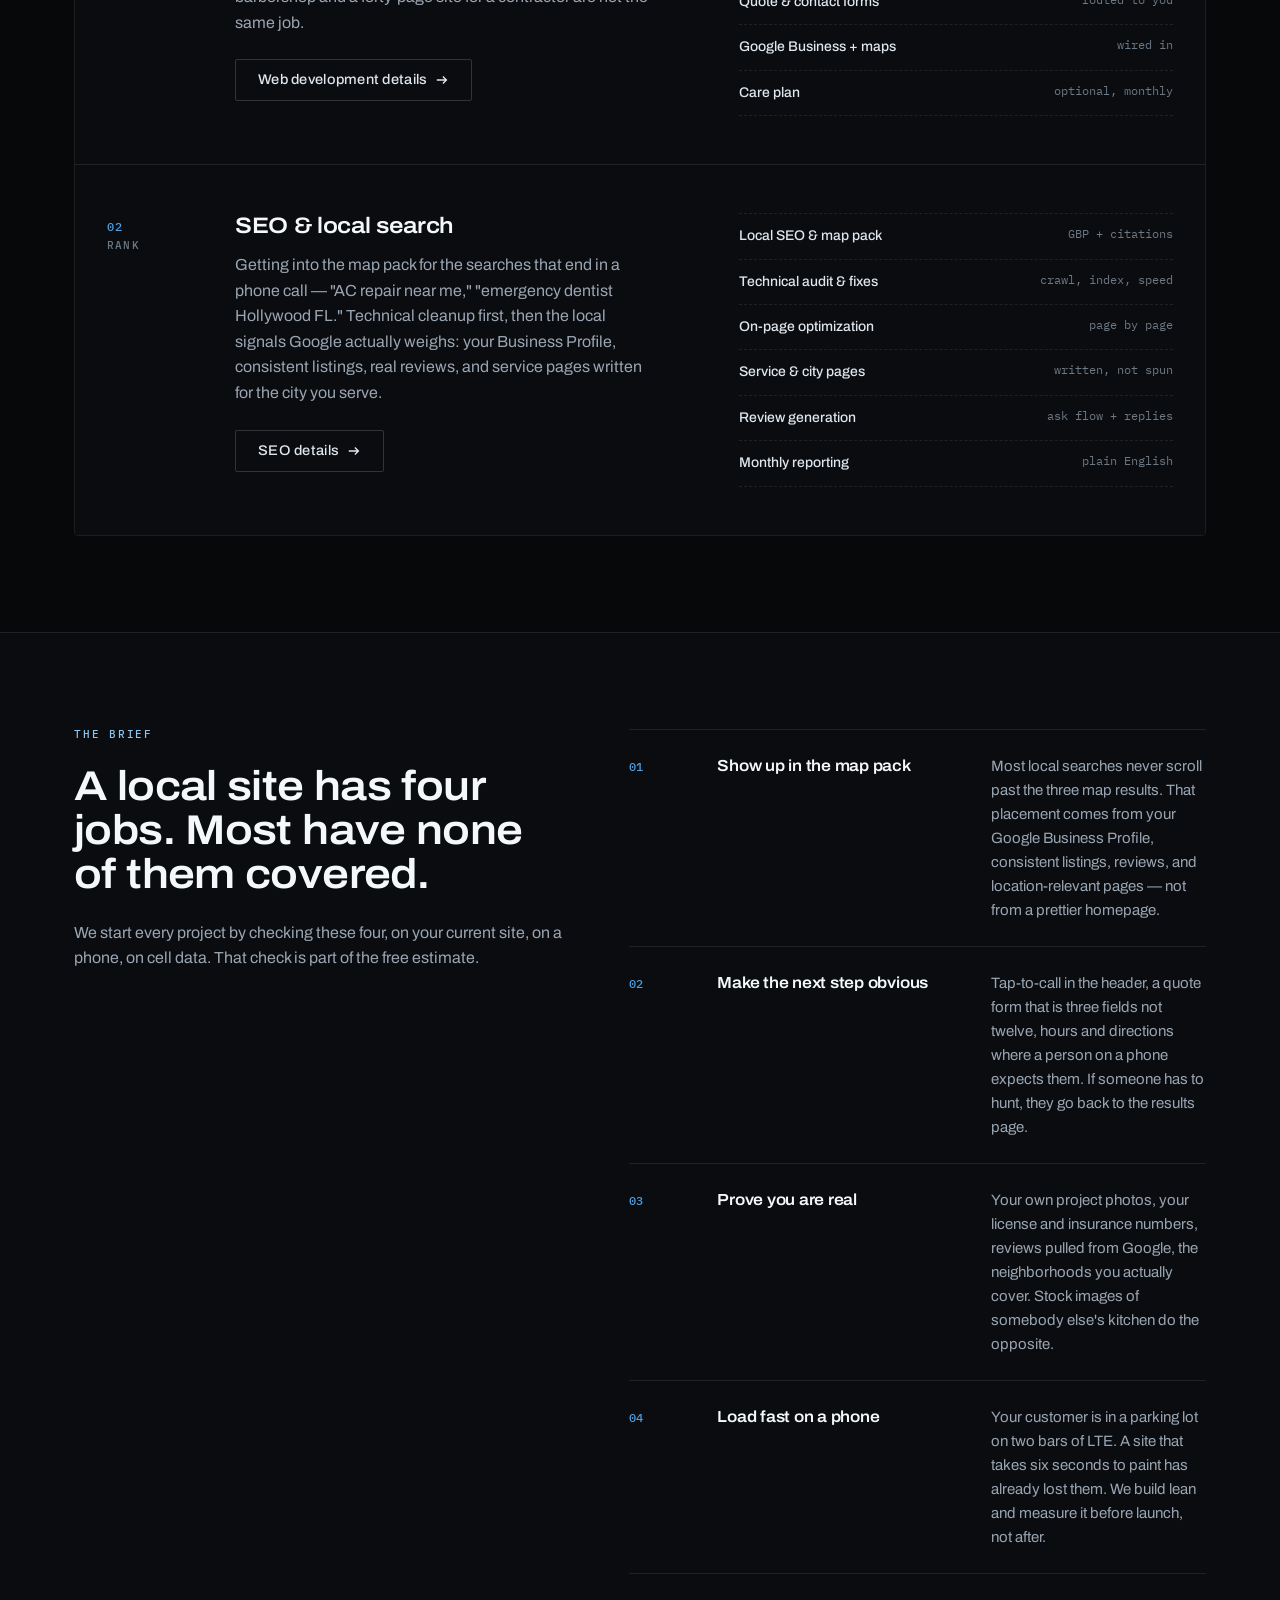
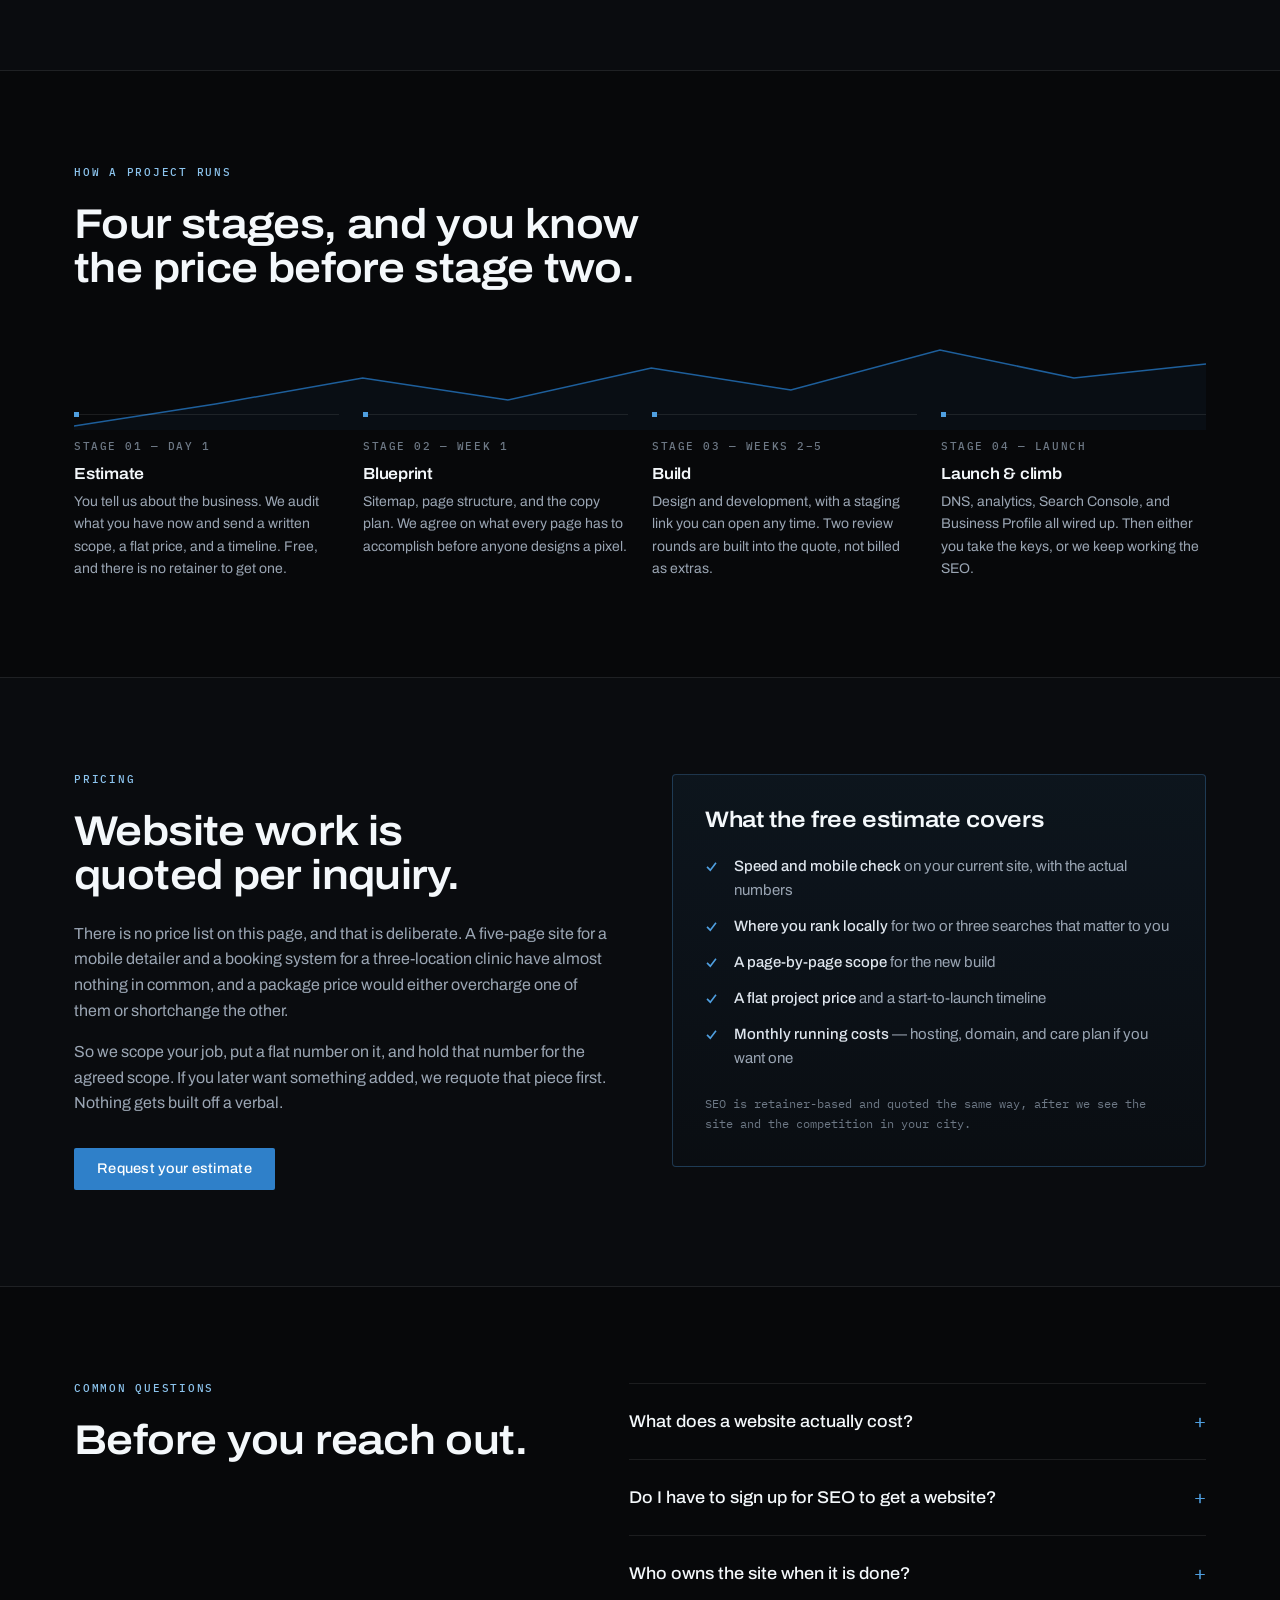
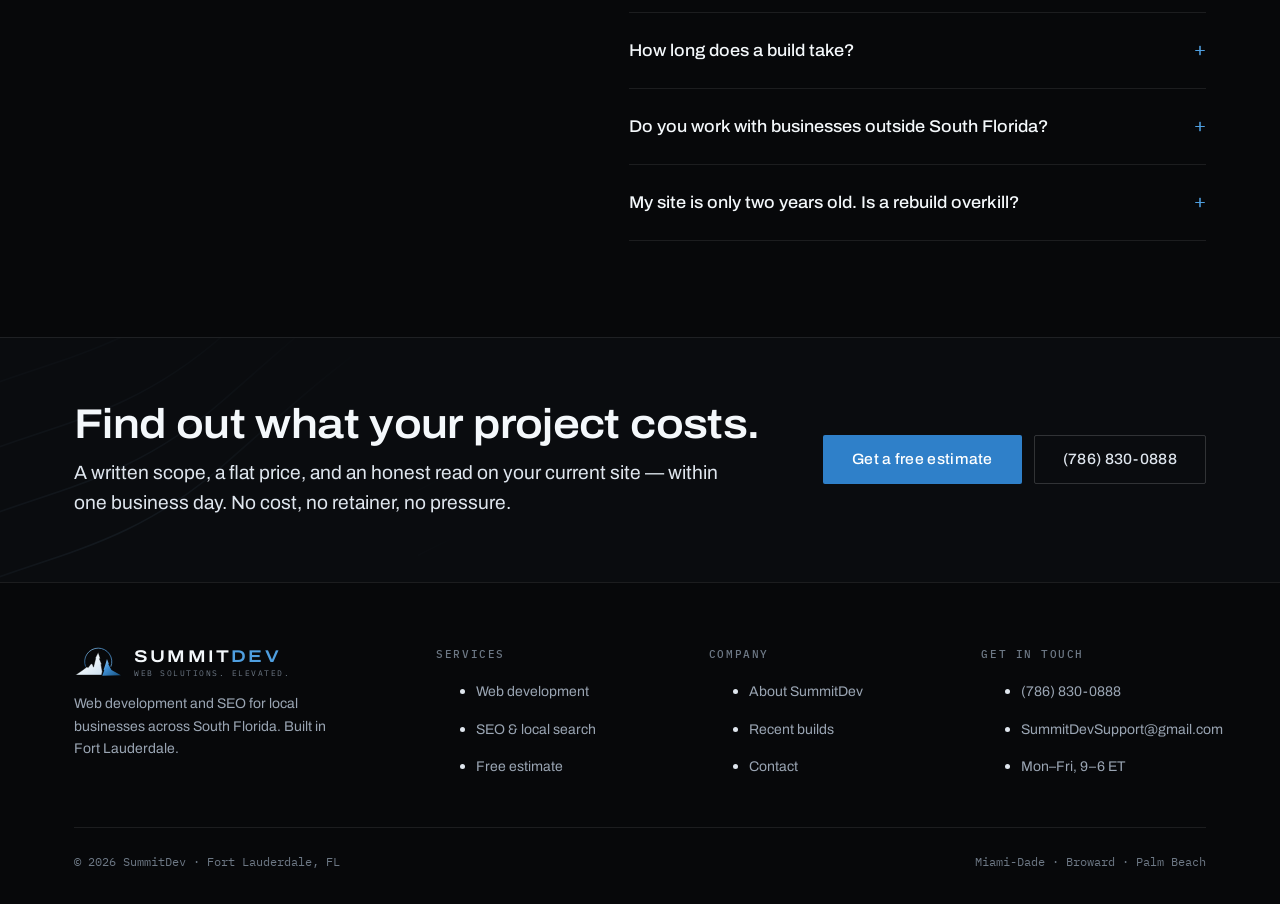
==== commit f206a2c5: "Add files via upload" ====
--- a/index.html
+++ b/index.html
@@ -5,12 +5,12 @@
 <meta name="viewport" content="width=device-width, initial-scale=1">
 <title>SummitDev — Web Development &amp; SEO for South Florida Businesses</title>
 <meta name="description" content="SummitDev builds fast, search-ready websites for local businesses across Miami-Dade, Broward, and Palm Beach. Website projects are quoted per inquiry and estimates are always free.">
-<link rel="canonical" href="https://summitdev.dev/">
+<link rel="canonical" href="https://www.summitdev.dev/">
 <meta property="og:type" content="website">
 <meta property="og:title" content="SummitDev — Web Development &amp; SEO for South Florida Businesses">
 <meta property="og:description" content="Fast, search-ready websites for South Florida local businesses. Per-inquiry pricing. Free estimates.">
-<meta property="og:url" content="https://summitdev.dev/">
-<meta property="og:image" content="https://summitdev.dev/assets/og-image.png">
+<meta property="og:url" content="https://www.summitdev.dev/">
+<meta property="og:image" content="https://www.summitdev.dev/assets/og-image.png">
 <meta name="twitter:card" content="summary_large_image">
 <meta name="theme-color" content="#07080a">
 <link rel="icon" href="favicon.svg" type="image/svg+xml">
@@ -25,7 +25,7 @@
   "name": "SummitDev",
   "slogan": "Web Solutions. Elevated.",
   "description": "Web development and SEO for local businesses in South Florida.",
-  "url": "https://summitdev.dev/",
+  "url": "https://www.summitdev.dev/",
   "email": "SummitDevSupport@gmail.com",
   "telephone": "+1-786-830-0888",
   "address": { "@type": "PostalAddress", "addressLocality": "Fort Lauderdale", "addressRegion": "FL", "addressCountry": "US" },
@@ -47,7 +47,7 @@
 
 <header class="masthead">
   <div class="wrap masthead__inner">
-    <a class="logo" href="index.html" aria-label="SummitDev home">
+    <a class="logo" href="/" aria-label="SummitDev home">
       <img src="assets/logo-mark.svg" alt="" width="48" height="31" decoding="async">
       <span class="logo__type">
         <span class="logo__name">Summit<b>Dev</b></span>
@@ -56,27 +56,27 @@
     </a>
 
     <nav class="nav" aria-label="Primary">
-      <a href="web-development.html">Web Development</a>
-      <a href="seo.html">SEO</a>
-      <a href="work.html">Work</a>
-      <a href="about.html">About</a>
+      <a href="/web-development">Web Development</a>
+      <a href="/seo">SEO</a>
+      <a href="/work">Work</a>
+      <a href="/about">About</a>
     </nav>
 
     <div class="masthead__cta">
       <a class="masthead__phone" href="tel:+17868300888">(786) 830-0888</a>
-      <a class="btn btn--primary" href="contact.html">Free estimate</a>
+      <a class="btn btn--primary" href="/contact">Free estimate</a>
       <button class="burger" type="button" aria-expanded="false" aria-controls="drawer" aria-label="Menu"><span></span></button>
     </div>
   </div>
 
   <div class="drawer" id="drawer">
     <div class="wrap">
-      <a href="web-development.html">Web Development</a>
-      <a href="seo.html">SEO</a>
-      <a href="work.html">Work</a>
-      <a href="about.html">About</a>
+      <a href="/web-development">Web Development</a>
+      <a href="/seo">SEO</a>
+      <a href="/work">Work</a>
+      <a href="/about">About</a>
       <a href="tel:+17868300888">(786) 830-0888</a>
-      <a class="btn btn--primary" href="contact.html">Free estimate</a>
+      <a class="btn btn--primary" href="/contact">Free estimate</a>
     </div>
   </div>
 </header>
@@ -93,11 +93,11 @@
         <p class="lede">We design, build, and rank sites for contractors, clinics, restaurants, and service companies from Homestead to Jupiter. Website projects are quoted per inquiry, so you get a real number for your job — not a package price built for somebody else.</p>
 
         <div class="btn-row">
-          <a class="btn btn--primary btn--lg" href="contact.html">
+          <a class="btn btn--primary btn--lg" href="/contact">
             Get a free estimate
             <svg viewBox="0 0 16 16" fill="none" stroke="currentColor" stroke-width="1.6" aria-hidden="true"><path d="M2 8h11M9 4l4 4-4 4"/></svg>
           </a>
-          <a class="btn btn--ghost btn--lg" href="work.html">See recent builds</a>
+          <a class="btn btn--ghost btn--lg" href="/work">See recent builds</a>
         </div>
 
         <dl class="hero__meta">
@@ -133,7 +133,7 @@
   <!-- ================= SERVICES ================= -->
   <section class="section">
     <div class="wrap">
-      <p class="rubric">01 <span>/ What we do</span></p>
+      <p class="rubric">What we do</p>
       <h2 style="max-width:20ch;margin-bottom:16px;">Two services. Both aimed at the same thing.</h2>
       <p class="lede" style="margin-bottom:48px;">A site that looks sharp but never shows up in search is a business card. Rankings that send people to a slow, confusing site are wasted clicks. We do both because they only work together.</p>
 
@@ -143,7 +143,7 @@
           <div class="svc__main">
             <h3>Website development</h3>
             <p>Custom-built sites — no drag-and-drop template with your logo dropped in. Designed around what your customers actually do: call, get directions, book, or request a quote. Priced per inquiry, because a four-page site for a barbershop and a forty-page site for a contractor are not the same job.</p>
-            <a class="btn btn--ghost" href="web-development.html">Web development details
+            <a class="btn btn--ghost" href="/web-development">Web development details
               <svg viewBox="0 0 16 16" fill="none" stroke="currentColor" stroke-width="1.6" aria-hidden="true"><path d="M2 8h11M9 4l4 4-4 4"/></svg>
             </a>
           </div>
@@ -162,7 +162,7 @@
           <div class="svc__main">
             <h3>SEO &amp; local search</h3>
             <p>Getting into the map pack for the searches that end in a phone call — "AC repair near me," "emergency dentist Hollywood FL." Technical cleanup first, then the local signals Google actually weighs: your Business Profile, consistent listings, real reviews, and service pages written for the city you serve.</p>
-            <a class="btn btn--ghost" href="seo.html">SEO details
+            <a class="btn btn--ghost" href="/seo">SEO details
               <svg viewBox="0 0 16 16" fill="none" stroke="currentColor" stroke-width="1.6" aria-hidden="true"><path d="M2 8h11M9 4l4 4-4 4"/></svg>
             </a>
           </div>
@@ -183,7 +183,7 @@
   <section class="section section--panel">
     <div class="wrap split">
       <div>
-        <p class="rubric">02 <span>/ The brief</span></p>
+        <p class="rubric">The brief</p>
         <h2>A local site has four jobs. Most have none of them covered.</h2>
         <p style="margin-top:24px;">We start every project by checking these four, on your current site, on a phone, on cell data. That check is part of the free estimate.</p>
       </div>
@@ -216,7 +216,7 @@
   <!-- ================= PROCESS ================= -->
   <section class="section">
     <div class="wrap">
-      <p class="rubric">03 <span>/ How a project runs</span></p>
+      <p class="rubric">How a project runs</p>
       <h2 style="max-width:22ch;">Four stages, and you know the price before stage two.</h2>
 
       <div class="ridge">
@@ -255,12 +255,12 @@
   <section class="section section--panel">
     <div class="wrap split split--even">
       <div>
-        <p class="rubric">04 <span>/ Pricing</span></p>
+        <p class="rubric">Pricing</p>
         <h2>Website work is quoted per inquiry.</h2>
         <p style="margin-top:24px;">There is no price list on this page, and that is deliberate. A five-page site for a mobile detailer and a booking system for a three-location clinic have almost nothing in common, and a package price would either overcharge one of them or shortchange the other.</p>
         <p>So we scope your job, put a flat number on it, and hold that number for the agreed scope. If you later want something added, we requote that piece first. Nothing gets built off a verbal.</p>
         <div class="btn-row" style="margin-top:32px;">
-          <a class="btn btn--primary" href="contact.html">Request your estimate</a>
+          <a class="btn btn--primary" href="/contact">Request your estimate</a>
         </div>
       </div>
 
@@ -282,7 +282,7 @@
   <section class="section">
     <div class="wrap split split--sticky">
       <div>
-        <p class="rubric">05 <span>/ Common questions</span></p>
+        <p class="rubric">Common questions</p>
         <h2>Before you reach out.</h2>
       </div>
 
@@ -323,7 +323,7 @@
         <p class="lede">A written scope, a flat price, and an honest read on your current site — within one business day. No cost, no retainer, no pressure.</p>
       </div>
       <div class="btn-row">
-        <a class="btn btn--primary btn--lg" href="contact.html">Get a free estimate</a>
+        <a class="btn btn--primary btn--lg" href="/contact">Get a free estimate</a>
         <a class="btn btn--ghost btn--lg" href="tel:+17868300888">(786) 830-0888</a>
       </div>
     </div>
@@ -335,7 +335,7 @@
   <div class="wrap">
     <div class="footer__top">
       <div class="footer__col footer__brand">
-        <a class="logo" href="index.html" aria-label="SummitDev home">
+        <a class="logo" href="/" aria-label="SummitDev home">
           <img src="assets/logo-mark.svg" alt="" width="48" height="31" decoding="async">
           <span class="logo__type">
             <span class="logo__name">Summit<b>Dev</b></span>
@@ -348,18 +348,18 @@
       <div class="footer__col">
         <h4>Services</h4>
         <ul>
-          <li><a href="web-development.html">Web development</a></li>
-          <li><a href="seo.html">SEO &amp; local search</a></li>
-          <li><a href="contact.html">Free estimate</a></li>
+          <li><a href="/web-development">Web development</a></li>
+          <li><a href="/seo">SEO &amp; local search</a></li>
+          <li><a href="/contact">Free estimate</a></li>
         </ul>
       </div>
 
       <div class="footer__col">
         <h4>Company</h4>
         <ul>
-          <li><a href="about.html">About SummitDev</a></li>
-          <li><a href="work.html">Recent builds</a></li>
-          <li><a href="contact.html">Contact</a></li>
+          <li><a href="/about">About SummitDev</a></li>
+          <li><a href="/work">Recent builds</a></li>
+          <li><a href="/contact">Contact</a></li>
         </ul>
       </div>
 
@@ -368,7 +368,7 @@
         <ul>
           <li><a href="tel:+17868300888">(786) 830-0888</a></li>
           <li><a href="mailto:SummitDevSupport@gmail.com">SummitDevSupport@gmail.com</a></li>
-          <li><a href="contact.html">Mon–Fri, 9–6 ET</a></li>
+          <li><a href="/contact">Mon–Fri, 9–6 ET</a></li>
         </ul>
       </div>
     </div>
--- a/styles.css
+++ b/styles.css
@@ -111,7 +111,7 @@
 
 strong { color: var(--snow); font-weight: 600; }
 
-/* Survey label — the mono eyebrow that numbers every section */
+/* Mono eyebrow that labels each section */
 .rubric {
   display: flex; align-items: center; gap: var(--s-3);
   font: 500 11px/1 var(--mono);
@@ -119,10 +119,6 @@
   text-transform: uppercase;
   color: var(--blue-300);
   margin-bottom: var(--s-5);
-}
-.rubric::before {
-  content: ''; width: 28px; height: 1px;
-  background: var(--blue-500); flex: none;
 }
 .rubric span { color: var(--fg-dim); }
 
@@ -432,7 +428,9 @@
   background: var(--ink-850);
   align-items: center;
 }
-.work__item:nth-child(even) .work__shot { order: -1; }
+/* Alternate the screenshot to the right on every second project. The shot is
+   already first in the DOM, so this has to push it *after* the copy. */
+.work__item:nth-child(even) .work__shot { order: 2; }
 .work__shot {
   aspect-ratio: 16 / 10;
   background: var(--ink-750) var(--contour);
